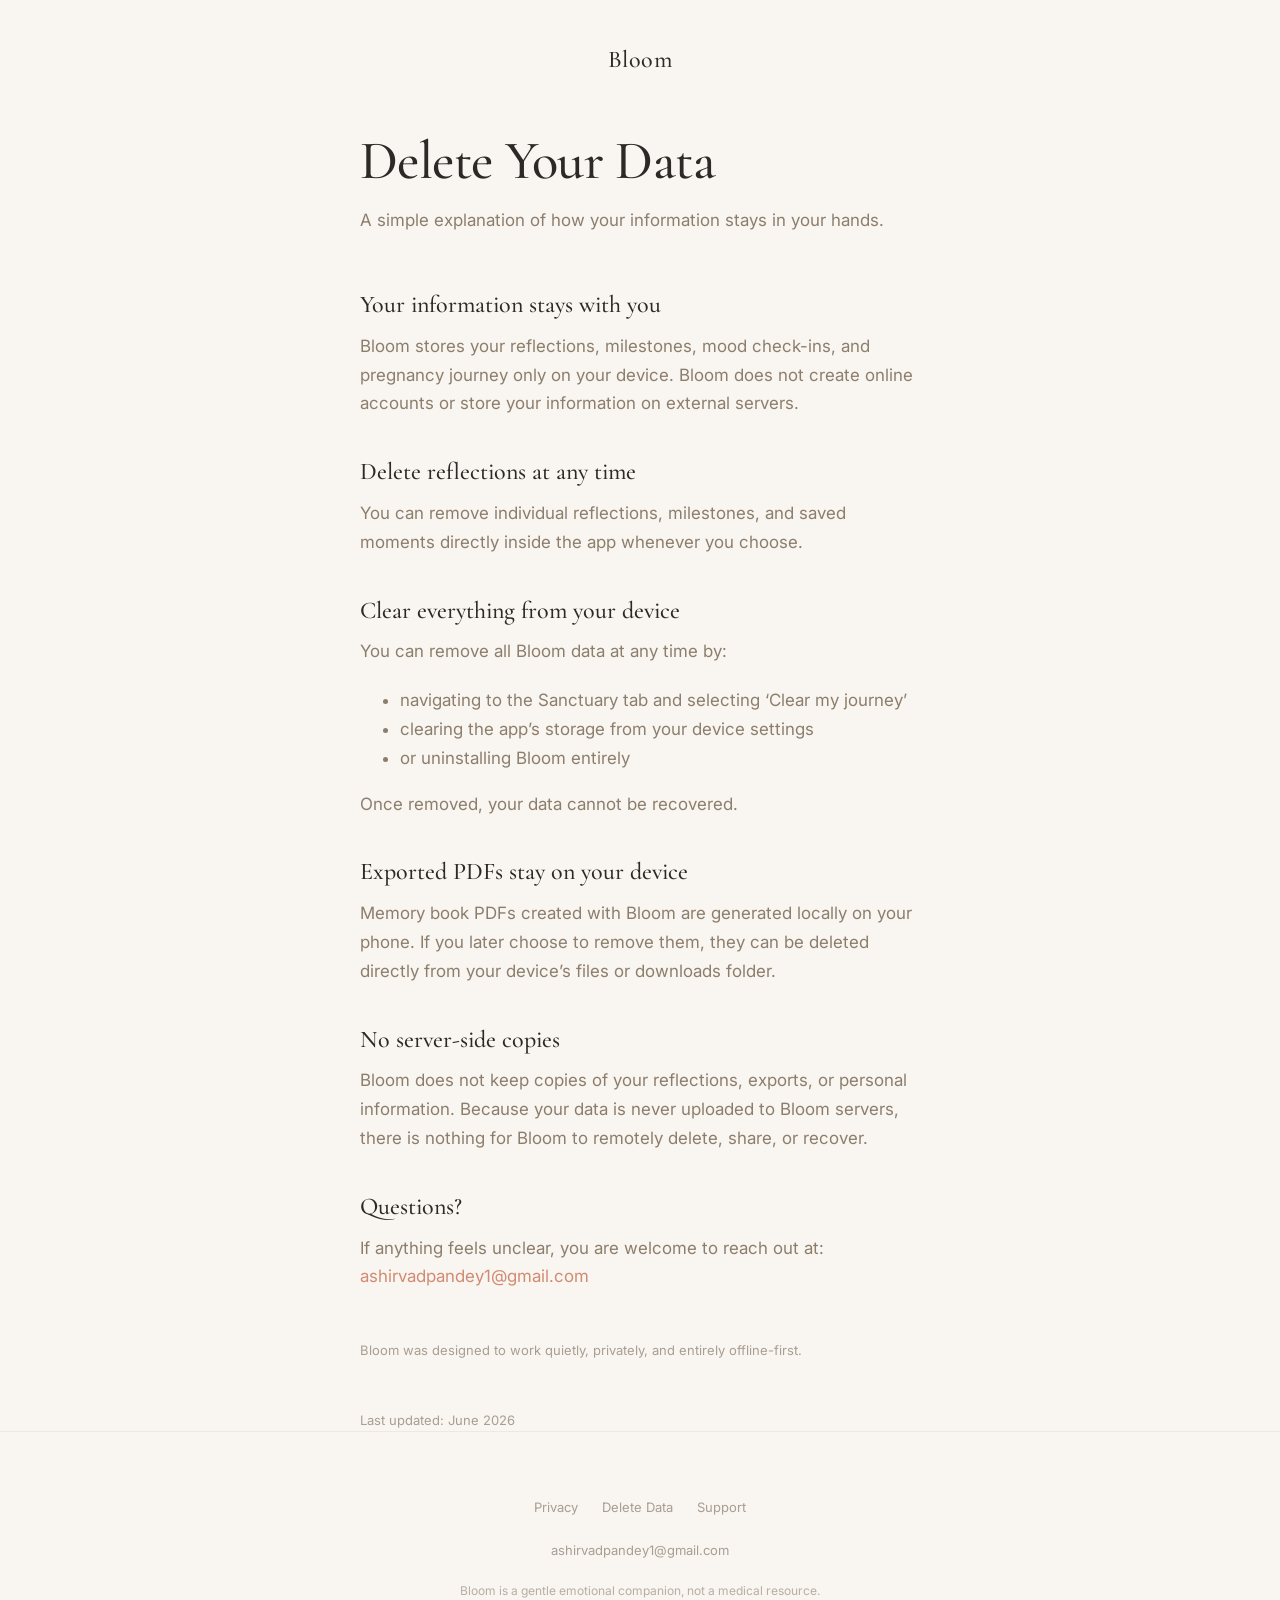
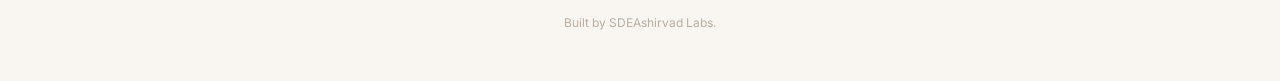
==== delete-data/index.html @ 819ab45e "sdeashirvad | bloom_website | added /delete-data page | refined sitemap.xml header" ====
<!DOCTYPE html>
<html lang="en">
<head>
  <meta charset="UTF-8">
  <meta name="viewport" content="width=device-width, initial-scale=1.0">
  <meta name="description" content="How to delete your data from Bloom, a private offline-first pregnancy companion.">
  <meta name="author" content="Ashirvad Kumar Pandey">
  <meta name="theme-color" content="#F9F5F0">
  <link rel="canonical" href="https://bloom.ashirvad.work/delete-data">
  <title>Delete Your Data — Bloom</title>

  <meta property="og:type" content="website">
  <meta property="og:url" content="https://bloom.ashirvad.work/delete-data">
  <meta property="og:title" content="Delete Your Data — Bloom">
  <meta property="og:description" content="How to delete your data from Bloom, a private offline-first pregnancy companion.">
  <meta property="og:image" content="https://bloom.ashirvad.work/assets/images/icon.png">

  <meta name="twitter:card" content="summary">
  <meta name="twitter:title" content="Delete Your Data — Bloom">
  <meta name="twitter:description" content="How to delete your data from Bloom, a private offline-first pregnancy companion.">
  <meta name="twitter:image" content="https://bloom.ashirvad.work/assets/images/icon.png">

  <link rel="icon" href="/assets/images/icon.png" type="image/png">
  <link rel="apple-touch-icon" href="/assets/images/icon.png">
  <link rel="preconnect" href="https://fonts.googleapis.com">
  <link rel="preconnect" href="https://fonts.gstatic.com" crossorigin>
  <link href="https://fonts.googleapis.com/css2?family=Cormorant+Garamond:wght@400;500;600&family=Inter:wght@400;500&display=swap" rel="stylesheet">
  <link rel="stylesheet" href="/styles/main.css">
</head>
<body>
  <a href="#main" class="skip-link">Skip to content</a>

  <header class="site-header">
    <div class="container">
      <a href="/" class="wordmark" aria-label="Bloom home">Bloom</a>
    </div>
  </header>

      <main id="main">
        <div class="container">
          <header class="page-header">
            <h1>Delete Your Data</h1>
            <p class="body-sans">A simple explanation of how your information stays in your hands.</p>
          </header>

          <section class="policy-section">
            <h2>Your information stays with you</h2>
            <p>Bloom stores your reflections, milestones, mood check-ins, and pregnancy journey only on your device. Bloom does not create online accounts or store your information on external servers.</p>
          </section>

          <section class="policy-section">
            <h2>Delete reflections at any time</h2>
            <p>You can remove individual reflections, milestones, and saved moments directly inside the app whenever you choose.</p>
          </section>

          <section class="policy-section">
            <h2>Clear everything from your device</h2>
            <p>You can remove all Bloom data at any time by:</p>
            <ul>
              <li>navigating to the Sanctuary tab and selecting ‘Clear my journey’</li>
              <li>clearing the app’s storage from your device settings</li>
              <li>or uninstalling Bloom entirely</li>
            </ul>
            <p>Once removed, your data cannot be recovered.</p>
          </section>

          <section class="policy-section">
            <h2>Exported PDFs stay on your device</h2>
            <p>Memory book PDFs created with Bloom are generated locally on your phone. If you later choose to remove them, they can be deleted directly from your device’s files or downloads folder.</p>
          </section>

          <section class="policy-section">
            <h2>No server-side copies</h2>
            <p>Bloom does not keep copies of your reflections, exports, or personal information. Because your data is never uploaded to Bloom servers, there is nothing for Bloom to remotely delete, share, or recover.</p>
          </section>

          <section class="policy-section">
            <h2>Questions?</h2>
            <p>If anything feels unclear, you are welcome to reach out at:<br>
            <a href="mailto:ashirvadpandey1@gmail.com">ashirvadpandey1@gmail.com</a></p>
          </section>

          <p class="text-muted text-small mt-large">Bloom was designed to work quietly, privately, and entirely offline-first.</p>
          <p class="text-muted text-small mt-large">Last updated: June 2026</p>

        </div>
      </main>

    </div>
  </main>

  <footer class="site-footer">
    <div class="container">
      <nav class="footer-nav" aria-label="Footer">
        <a href="/privacy">Privacy</a>
        <a href="/delete-data">Delete Data</a>
        <a href="/support">Support</a>
      </nav>
      <p class="footer-email">
        <a href="mailto:ashirvadpandey1@gmail.com">ashirvadpandey1@gmail.com</a>
      </p>
      <p class="footer-disclaimer">Bloom is a gentle emotional companion, not a medical resource.</p>
      <p class="footer-attribution">Built by <a href="https://ashirvad.work">SDEAshirvad Labs</a>.</p>
    </div>
  </footer>
</body>
</html>
---- styles/main.css ----
/* ==========================================================================
   Bloom — Minimal Static Website
   ========================================================================== */

/* --- Reset + Base --- */

*,
*::before,
*::after {
  box-sizing: border-box;
}

html {
  scroll-behavior: smooth;
}

@media (prefers-reduced-motion: reduce) {
  html {
    scroll-behavior: auto;
  }
}

body {
  margin: 0;
  min-height: 100vh;
  display: flex;
  flex-direction: column;
  background-color: var(--bg-cream);
  color: var(--text-body);
  font-family: var(--font-sans);
  font-size: var(--text-base);
  font-weight: 400;
  line-height: 1.7;
  -webkit-font-smoothing: antialiased;
}

img {
  max-width: 100%;
  height: auto;
  display: block;
}

a {
  color: var(--accent-rose);
  text-decoration: none;
  transition: opacity 0.25s ease;
}

a:hover {
  opacity: 0.75;
}

a:focus-visible {
  outline: 2px solid var(--accent-rose);
  outline-offset: 3px;
  border-radius: 2px;
}

/* --- Design Tokens --- */

:root {
  --bg-cream: #F9F5F0;
  --bg-cream-deep: #F3EDE4;
  --text-primary: #2D2926;
  --text-body: #8C7E6D;
  --text-muted: #A89E92;
  --accent-rose: #D18B72;
  --accent-sage: #7D8471;
  --accent-sage-soft: #E8EDE4;
  --white: #FFFFFF;
  --shadow-soft: 0 8px 32px rgba(45, 41, 38, 0.06);
  --shadow-device: 0 16px 48px rgba(45, 41, 38, 0.08);
  --radius-pill: 999px;
  --radius-soft: 24px;
  --font-serif: "Cormorant Garamond", Georgia, "Times New Roman", serif;
  --font-sans: "Inter", system-ui, -apple-system, sans-serif;
  --text-base: clamp(0.9375rem, 0.9rem + 0.2vw, 1.0625rem);
  --text-sm: 0.8125rem;
  --text-lg: clamp(1.75rem, 1.5rem + 1.2vw, 2.5rem);
  --text-xl: clamp(2.25rem, 1.8rem + 2vw, 3.5rem);
  --container-narrow: 40rem;
  --container-wide: 47.5rem;
  --section-gap: clamp(5rem, 8vw, 8rem);
}

/* --- Typography --- */

h1,
h2,
h3 {
  font-family: var(--font-serif);
  font-weight: 500;
  color: var(--text-primary);
  line-height: 1.2;
  margin: 0 0 1rem;
}

h1 {
  font-size: var(--text-xl);
  letter-spacing: -0.01em;
}

h2 {
  font-size: var(--text-lg);
}

p {
  margin: 0 0 1.25rem;
}

p:last-child {
  margin-bottom: 0;
}

.label-caps {
  display: block;
  font-family: var(--font-sans);
  font-size: var(--text-sm);
  font-weight: 500;
  letter-spacing: 0.12em;
  text-transform: uppercase;
  color: var(--accent-rose);
  margin-bottom: 1rem;
}

.heading-serif {
  font-family: var(--font-serif);
  font-size: var(--text-lg);
  font-weight: 500;
  color: var(--text-primary);
  line-height: 1.25;
}

.body-sans {
  font-family: var(--font-sans);
  color: var(--text-body);
  line-height: 1.7;
}

.text-muted {
  color: var(--text-muted);
}

.text-small {
  font-size: var(--text-sm);
}

.mt-medium {
  margin-top: 1.5rem;
}

.mt-large {
  margin-top: 3rem;
}

/* --- Layout --- */

.skip-link {
  position: absolute;
  top: -100%;
  left: 1rem;
  padding: 0.5rem 1rem;
  background: var(--text-primary);
  color: var(--bg-cream);
  font-size: var(--text-sm);
  border-radius: 4px;
  z-index: 100;
}

.skip-link:focus {
  top: 1rem;
}

.container {
  width: 100%;
  max-width: var(--container-narrow);
  margin: 0 auto;
  padding: 0 clamp(1.5rem, 5vw, 2.5rem);
}

.container--wide {
  max-width: var(--container-wide);
}

.section {
  padding: var(--section-gap) 0;
}

.section--alt {
  background-color: var(--bg-cream-deep);
}

.section--center {
  text-align: center;
}

main {
  flex: 1;
}

/* --- Header --- */

.site-header {
  padding: clamp(1.5rem, 4vw, 2.5rem) 0 0;
}

.site-header .container {
  display: flex;
  justify-content: center;
}

.wordmark {
  font-family: var(--font-serif);
  font-size: clamp(1.25rem, 1.1rem + 0.5vw, 1.5rem);
  font-weight: 500;
  color: var(--text-primary);
  letter-spacing: 0.02em;
  transition: opacity 0.25s ease;
}

.wordmark:hover {
  opacity: 0.7;
}

/* --- Hero --- */

.hero {
  padding-top: clamp(3rem, 6vw, 5rem);
  text-align: center;
}

.hero__title {
  margin-bottom: 0.75rem;
}

.hero__subtitle {
  font-family: var(--font-serif);
  font-size: clamp(1.375rem, 1.2rem + 0.8vw, 1.75rem);
  font-weight: 400;
  color: var(--text-primary);
  margin-bottom: 1rem;
}

.hero__text {
  max-width: 28rem;
  margin: 0 auto clamp(3rem, 5vw, 4rem);
}

.hero__visual {
  position: relative;
  display: flex;
  justify-content: center;
  padding: 2rem 0;
}

/* --- Bloom Circles (CSS graphic) --- */

.bloom-circles {
  position: absolute;
  top: 50%;
  left: 50%;
  transform: translate(-50%, -55%);
  width: clamp(200px, 50vw, 280px);
  height: clamp(200px, 50vw, 280px);
  border-radius: 50%;
  pointer-events: none;
  background:
    radial-gradient(circle at center, rgba(209, 139, 114, 0.12) 0%, transparent 35%),
    radial-gradient(circle at center, rgba(232, 237, 228, 0.6) 0%, transparent 55%),
    radial-gradient(circle at center, rgba(209, 139, 114, 0.06) 0%, transparent 75%);
  z-index: 0;
}

/* --- Screenshot Carousel --- */

.screenshot-carousel {
  position: relative;
  z-index: 1;
  display: flex;
  align-items: center;
  gap: clamp(0.75rem, 3vw, 1.5rem);
}

.screenshot-carousel__nav {
  flex-shrink: 0;
  display: flex;
  align-items: center;
  justify-content: center;
  width: 2.5rem;
  height: 2.5rem;
  padding: 0;
  border: 1px solid rgba(45, 41, 38, 0.1);
  border-radius: 50%;
  background: var(--white);
  color: var(--accent-sage);
  cursor: pointer;
  box-shadow: var(--shadow-soft);
  transition: opacity 0.25s ease, background 0.25s ease;
}

.screenshot-carousel__nav:hover {
  opacity: 0.85;
  background: var(--bg-cream-deep);
}

.screenshot-carousel__nav:focus-visible {
  outline: 2px solid var(--accent-rose);
  outline-offset: 3px;
}

.device-frame {
  position: relative;
  width: clamp(220px, 55vw, 300px);
  background: var(--bg-cream);
  border-radius: 32px;
  box-shadow: var(--shadow-device);
  overflow: hidden;
  border: 1px solid rgba(45, 41, 38, 0.04);
}

.device-frame__screen {
  padding: 1.25rem 1rem 1rem;
  display: flex;
  flex-direction: column;
  align-items: center;
}

.device-frame__dots {
  display: flex;
  gap: 6px;
  margin-bottom: 1rem;
  justify-content: center;
}

.device-frame__dot {
  width: 6px;
  height: 6px;
  border-radius: 50%;
  background: rgba(45, 41, 38, 0.08);
  border: none;
  padding: 0;
  cursor: pointer;
  transition: background 0.25s ease, width 0.25s ease;
}

.device-frame__dot--active {
  width: 20px;
  border-radius: var(--radius-pill);
  background: var(--accent-rose);
}

.device-frame__slides {
  width: 100%;
  position: relative;
}

.device-frame__slide {
  display: none;
  margin: 0;
  cursor: zoom-in;
}

.device-frame__slide.is-active {
  display: block;
}

.device-frame__slide img {
  width: 100%;
  height: auto;
  border-radius: 20px;
  display: block;
  box-shadow: 0 2px 12px rgba(45, 41, 38, 0.04);
}

/* --- Lightbox --- */

.lightbox {
  position: fixed;
  inset: 0;
  z-index: 200;
  display: flex;
  align-items: center;
  justify-content: center;
  padding: 2rem;
  background: rgba(249, 245, 240, 0.92);
  opacity: 0;
  transition: opacity 0.3s ease;
}

.lightbox.is-open {
  opacity: 1;
}

.lightbox[hidden] {
  display: none;
}

.lightbox:not([hidden]) {
  display: flex;
}

.lightbox__img {
  max-width: min(90vw, 420px);
  max-height: 90vh;
  width: auto;
  height: auto;
  border-radius: 24px;
  box-shadow: var(--shadow-device);
}

.lightbox__close {
  position: absolute;
  top: 1.5rem;
  right: 1.5rem;
  width: 2.5rem;
  height: 2.5rem;
  border: none;
  border-radius: 50%;
  background: var(--white);
  color: var(--text-primary);
  font-size: 1.5rem;
  line-height: 1;
  cursor: pointer;
  box-shadow: var(--shadow-soft);
}

.lightbox__close:hover {
  opacity: 0.8;
}

@media (prefers-reduced-motion: reduce) {
  .lightbox {
    transition: none;
  }
}

/* --- Trust List --- */

.trust-list {
  list-style: none;
  padding: 0;
  margin: 2rem 0 0;
}

.trust-list li {
  position: relative;
  padding-left: 1.5rem;
  margin-bottom: 1rem;
  color: var(--accent-sage);
  font-size: var(--text-base);
}

.trust-list li::before {
  content: "";
  position: absolute;
  left: 0;
  top: 0.55em;
  width: 6px;
  height: 6px;
  border-radius: 50%;
  background: var(--accent-sage-soft);
  border: 1.5px solid var(--accent-sage);
}

.trust-list li:last-child {
  margin-bottom: 0;
}

/* --- Buttons --- */

.btn-pill {
  display: inline-block;
  padding: 1rem 2.5rem;
  background: var(--accent-rose);
  color: var(--white);
  font-family: var(--font-sans);
  font-size: var(--text-base);
  font-weight: 500;
  border: none;
  border-radius: var(--radius-pill);
  box-shadow: var(--shadow-soft);
  cursor: pointer;
  transition: opacity 0.25s ease, transform 0.25s ease;
}

.btn-pill:hover {
  opacity: 0.88;
}

.btn-pill--disabled {
  cursor: default;
  opacity: 1;
}

.btn-pill--disabled:hover {
  opacity: 1;
}

.btn-pill--outline {
  background: var(--white);
  color: var(--text-primary);
  box-shadow: var(--shadow-soft);
}

.btn-pill--secondary {
  background: var(--white);
  color: var(--text-primary);
  border: 1px solid rgba(45, 41, 38, 0.1);
  box-shadow: none;
}

.btn-pill--secondary:hover {
  opacity: 0.85;
  background: var(--bg-cream-deep);
}

/* --- Download Section --- */

.download-section {
  display: flex;
  flex-direction: column;
  align-items: center;
  gap: 2rem;
}

.download-section__secondary {
  display: flex;
  flex-direction: column;
  align-items: center;
  gap: 0.5rem;
}

.download-section__subtext {
  font-size: var(--text-sm);
  color: var(--text-muted);
  margin: 0;
}

.download-section__reassurance {
  font-size: 0.75rem;
  color: var(--text-muted);
  margin: 0.5rem 0 0;
  opacity: 0.85;
}

/* --- Footer --- */

.site-footer {
  padding: clamp(3rem, 5vw, 4rem) 0 clamp(2rem, 4vw, 3rem);
  border-top: 1px solid rgba(45, 41, 38, 0.06);
}

.site-footer .container {
  text-align: center;
}

.footer-nav {
  display: flex;
  flex-wrap: wrap;
  justify-content: center;
  gap: 1.5rem;
  margin-bottom: 1.25rem;
}

.footer-nav a {
  font-size: var(--text-sm);
  color: var(--text-muted);
}

.footer-nav a:hover {
  color: var(--accent-rose);
  opacity: 1;
}

.footer-email {
  font-size: var(--text-sm);
  color: var(--text-muted);
}

.footer-email a {
  color: var(--text-muted);
}

.footer-email a:hover {
  color: var(--accent-rose);
}

.footer-disclaimer,
.footer-attribution {
  font-size: 0.75rem;
  color: var(--text-muted);
  margin: 0.75rem 0 0;
  opacity: 0.8;
}

.footer-attribution a {
  color: var(--text-muted);
}

.footer-attribution a:hover {
  color: var(--accent-rose);
  opacity: 1;
}

/* --- Content Pages --- */

.page-header {
  padding-top: clamp(2rem, 4vw, 3rem);
  margin-bottom: clamp(2.5rem, 5vw, 3.5rem);
}

.page-header h1 {
  margin-bottom: 0.75rem;
}

.policy-section {
  margin-bottom: 2.5rem;
}

.policy-section h2 {
  font-size: clamp(1.25rem, 1.1rem + 0.6vw, 1.5rem);
  margin-bottom: 0.75rem;
}

.policy-section p {
  max-width: 38rem;
}

/* --- FAQ --- */

.faq {
  margin-top: 2.5rem;
}

.faq-item {
  margin-bottom: 2rem;
  padding-bottom: 2rem;
  border-bottom: 1px solid rgba(45, 41, 38, 0.06);
}

.faq-item:last-child {
  margin-bottom: 0;
  padding-bottom: 0;
  border-bottom: none;
}

.faq-item h2 {
  font-size: clamp(1.125rem, 1rem + 0.4vw, 1.3125rem);
  margin-bottom: 0.5rem;
}

.faq-item p {
  max-width: 36rem;
}

/* --- 404 --- */

.page-404 {
  flex: 1;
  display: flex;
  align-items: center;
  justify-content: center;
  text-align: center;
  padding: clamp(4rem, 10vw, 8rem) 0;
}

.page-404 h1 {
  margin-bottom: 1rem;
}

.page-404 p {
  margin-bottom: 2rem;
}

/* --- Motion --- */

.fade-in {
  opacity: 0;
  transform: translateY(12px);
  transition: opacity 0.6s ease, transform 0.6s ease;
}

.fade-in.is-visible {
  opacity: 1;
  transform: translateY(0);
}

@media (prefers-reduced-motion: reduce) {
  .fade-in {
    opacity: 1;
    transform: none;
    transition: none;
  }
}

/* --- Responsive --- */

@media (min-width: 480px) {
  .device-frame__screen {
    padding: 1.5rem 1.25rem 1.25rem;
  }

  .screenshot-carousel__nav {
    width: 2.75rem;
    height: 2.75rem;
  }
}

@media (min-width: 768px) {
  .hero__visual {
    padding: 3rem 0;
  }

  .section--split {
    display: grid;
    grid-template-columns: 1fr 1fr;
    gap: 3rem;
    align-items: center;
  }
}
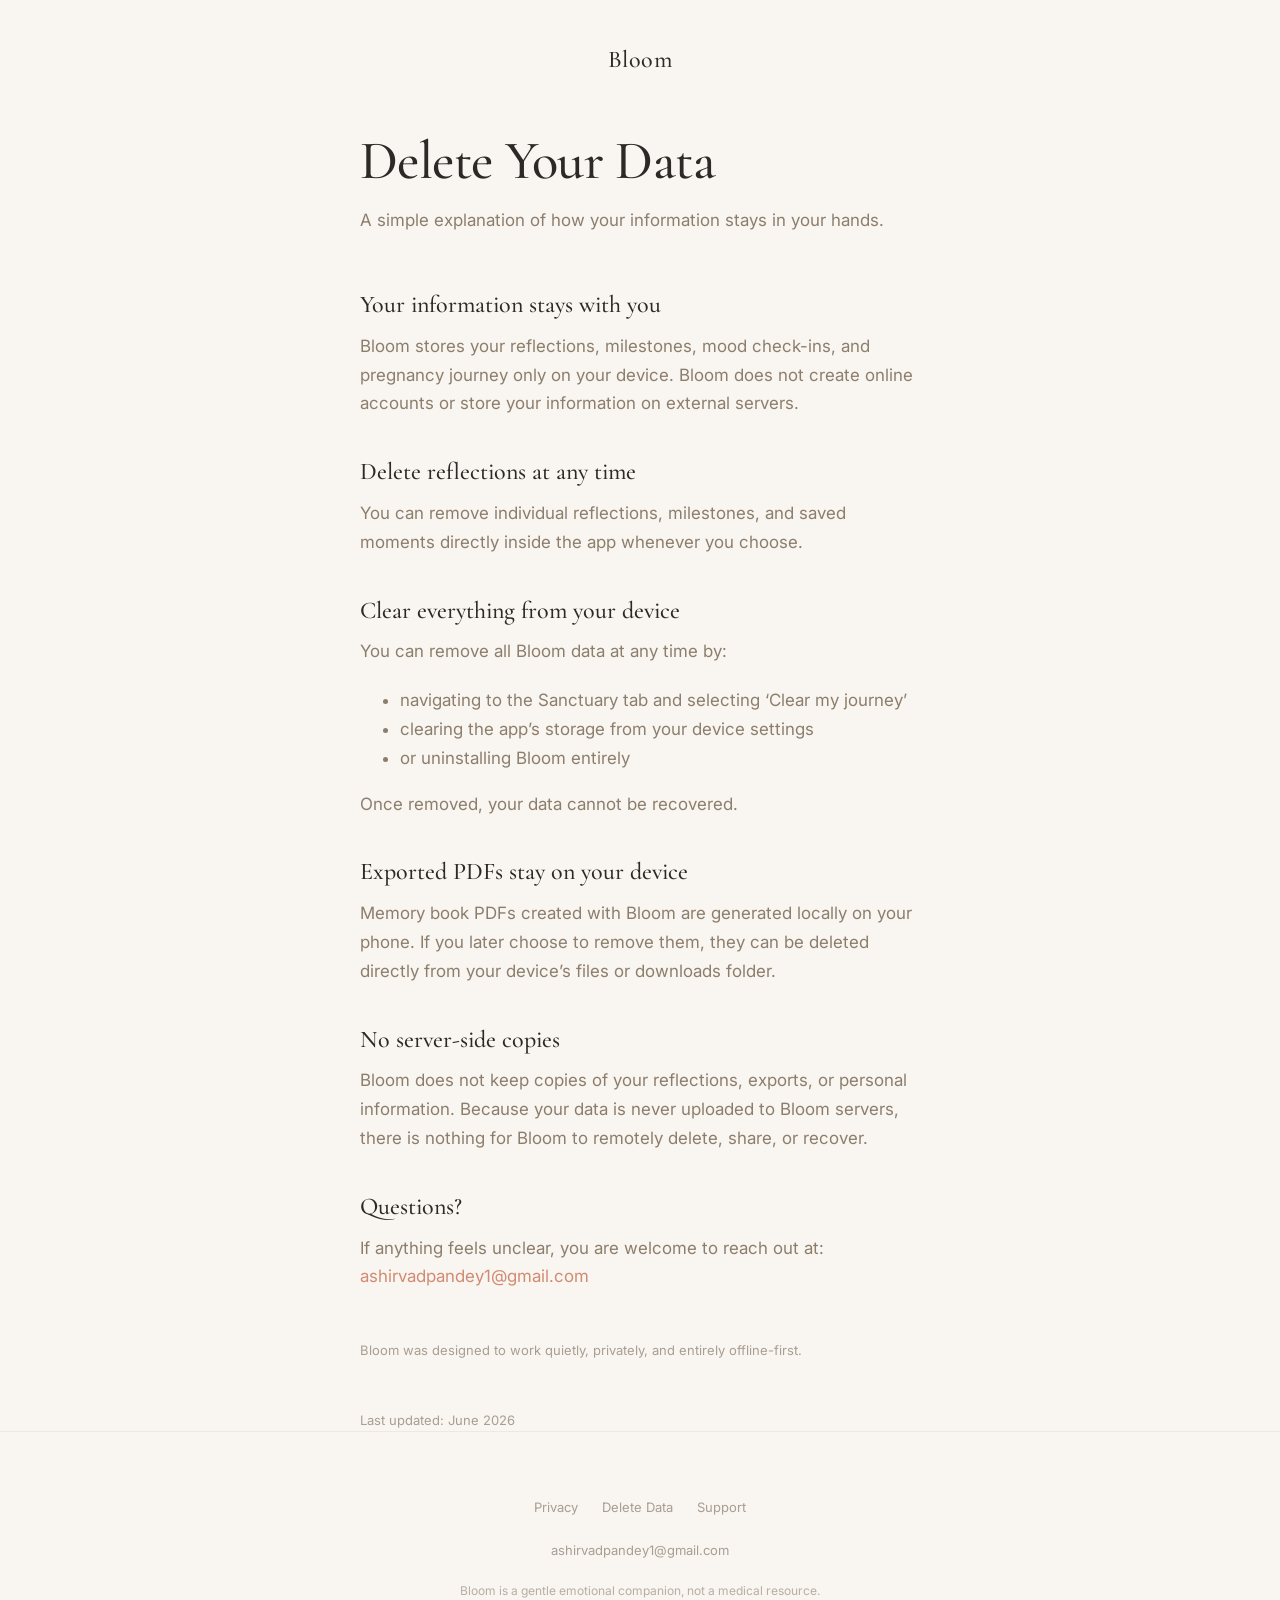
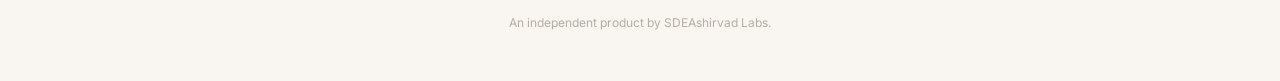
==== commit 5a143a76: "sdeashirvad | bloom_website | Backlinked to Studio" ====
--- a/delete-data/index.html
+++ b/delete-data/index.html
@@ -6,19 +6,19 @@
   <meta name="description" content="How to delete your data from Bloom, a private offline-first pregnancy companion.">
   <meta name="author" content="Ashirvad Kumar Pandey">
   <meta name="theme-color" content="#F9F5F0">
-  <link rel="canonical" href="https://bloom.ashirvad.work/delete-data">
+  <link rel="canonical" href="https://bloom.sdeashirvad.com/delete-data">
   <title>Delete Your Data — Bloom</title>
 
   <meta property="og:type" content="website">
-  <meta property="og:url" content="https://bloom.ashirvad.work/delete-data">
+  <meta property="og:url" content="https://bloom.sdeashirvad.com/delete-data">
   <meta property="og:title" content="Delete Your Data — Bloom">
   <meta property="og:description" content="How to delete your data from Bloom, a private offline-first pregnancy companion.">
-  <meta property="og:image" content="https://bloom.ashirvad.work/assets/images/icon.png">
+  <meta property="og:image" content="https://bloom.sdeashirvad.com/assets/images/icon.png">
 
   <meta name="twitter:card" content="summary">
   <meta name="twitter:title" content="Delete Your Data — Bloom">
   <meta name="twitter:description" content="How to delete your data from Bloom, a private offline-first pregnancy companion.">
-  <meta name="twitter:image" content="https://bloom.ashirvad.work/assets/images/icon.png">
+  <meta name="twitter:image" content="https://bloom.sdeashirvad.com/assets/images/icon.png">
 
   <link rel="icon" href="/assets/images/icon.png" type="image/png">
   <link rel="apple-touch-icon" href="/assets/images/icon.png">
@@ -100,7 +100,7 @@
         <a href="mailto:ashirvadpandey1@gmail.com">ashirvadpandey1@gmail.com</a>
       </p>
       <p class="footer-disclaimer">Bloom is a gentle emotional companion, not a medical resource.</p>
-      <p class="footer-attribution">Built by <a href="https://ashirvad.work">SDEAshirvad Labs</a>.</p>
+      <p class="footer-attribution">An independent product by <a href="https://labs.sdeashirvad.com">SDEAshirvad Labs</a>.</p>
     </div>
   </footer>
 </body>
